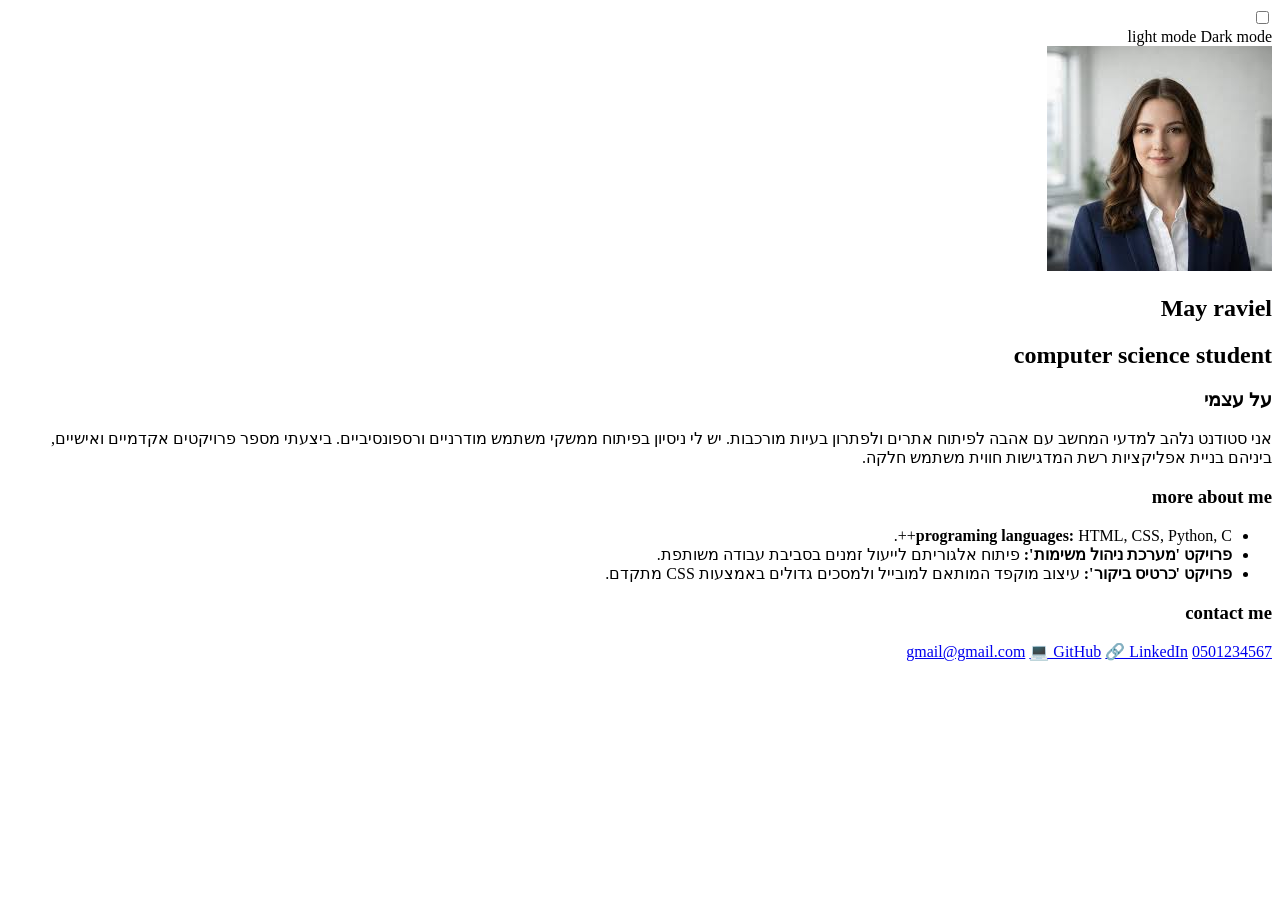
==== index.html @ f54a605f "change main name to index" ====
<!DOCTYPE html>
<html lang="he" dir="rtl">
<head>
    <meta charset="UTF-8">
    <meta name="viewport" content="width=device-width, initial-scale=1.0">
    <title>May's business card</title>
    <link rel="stylesheet" href="styles.css">
</head>
<body>
    
    <input type="checkbox" id="theme-toggle" class="theme-toggle-checkbox">

    <div class="page-wrapper">
        <header class="top-bar">
            <label for="theme-toggle" class="theme-toggle-label" title="change mode">
                <span class="light-icon">light mode</span>
                <span class="dark-icon"> Dark mode</span>
            </label>
        </header>

        <!--picture-->
        <main class="card-container">
            <section class="profile-section">
                <img src="images/image1.jpeg" alt="my profile picture">
                <h1 class="name">May raviel</h1>
                <h2 class="title">computer science student</h2>
            </section>

            <!-- about-->
            <section class="about-section">
                <h3>על עצמי</h3>
                <p>אני סטודנט נלהב למדעי המחשב עם אהבה לפיתוח אתרים ולפתרון בעיות מורכבות. יש לי ניסיון בפיתוח ממשקי משתמש מודרניים ורספונסיביים. ביצעתי מספר פרויקטים אקדמיים ואישיים, ביניהם בניית אפליקציות רשת המדגישות חווית משתמש חלקה.</p>
            </section>

            <!-- more about-->
            <section class="skills-section">
                <h3>more about me </h3>
                <ul class="skills-list">
                    <li><strong>programing languages:</strong> HTML, CSS, Python, C++.</li>
                    <li><strong>פרויקט 'מערכת ניהול משימות':</strong> פיתוח אלגוריתם לייעול זמנים בסביבת עבודה משותפת.</li>
                    <li><strong>פרויקט 'כרטיס ביקור':</strong> עיצוב מוקפד המותאם למובייל ולמסכים גדולים באמצעות CSS מתקדם.</li>
                </ul>
            </section>

            <!-- conact section-->
            <section class="contact-section">
                <h3>contact me </h3>
                <div class="contact-links">
                    <a href="tel:050-1234567" class="contact-item">0501234567</a>
                    <a href="mailto:israel@example.com" class="contact-item">gmail@gmail.com</a>
                    <a href="https://github.com/yourusername" target="_blank" class="contact-item">💻 GitHub</a>
                    <a href="https://linkedin.com/in/yourusername" target="_blank" class="contact-item">🔗 LinkedIn</a>
                </div>
            </section>
        </main>
    </div>
</body>
</html>
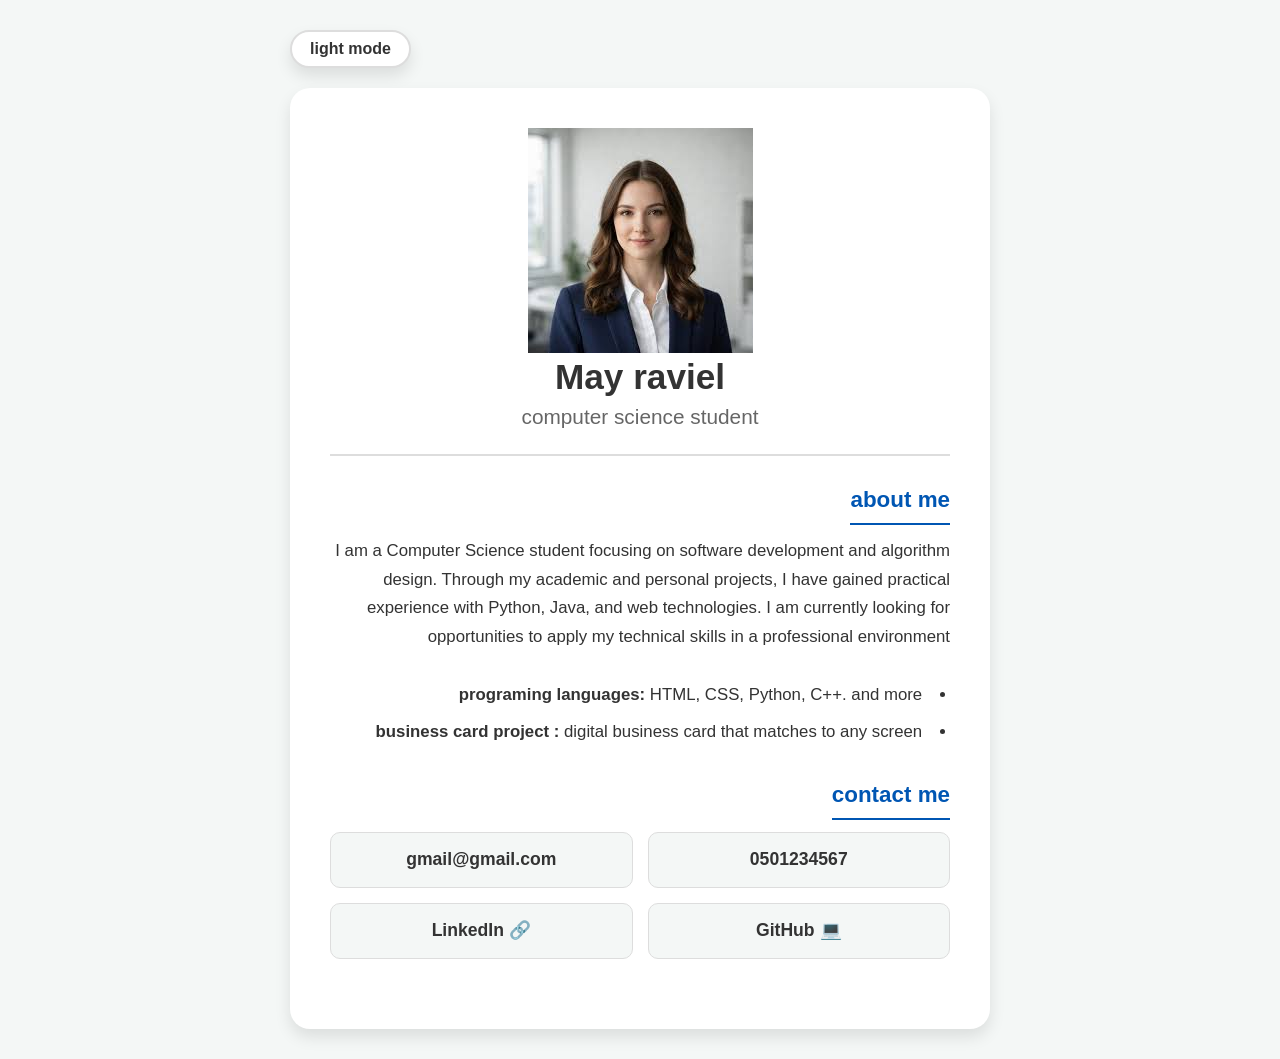
==== commit 6d5f54fc: "some rephrasing in the html file" ====
--- a/index.html
+++ b/index.html
@@ -28,17 +28,15 @@
 
             <!-- about-->
             <section class="about-section">
-                <h3>על עצמי</h3>
-                <p>אני סטודנט נלהב למדעי המחשב עם אהבה לפיתוח אתרים ולפתרון בעיות מורכבות. יש לי ניסיון בפיתוח ממשקי משתמש מודרניים ורספונסיביים. ביצעתי מספר פרויקטים אקדמיים ואישיים, ביניהם בניית אפליקציות רשת המדגישות חווית משתמש חלקה.</p>
+                <h3>about me</h3>
+                <p>I am a Computer Science student focusing on software development and algorithm design. Through my academic and personal projects, I have gained practical experience with Python, Java, and web technologies. I am currently looking for opportunities to apply my technical skills in a professional environment</p>
             </section>
 
             <!-- more about-->
             <section class="skills-section">
-                <h3>more about me </h3>
                 <ul class="skills-list">
-                    <li><strong>programing languages:</strong> HTML, CSS, Python, C++.</li>
-                    <li><strong>פרויקט 'מערכת ניהול משימות':</strong> פיתוח אלגוריתם לייעול זמנים בסביבת עבודה משותפת.</li>
-                    <li><strong>פרויקט 'כרטיס ביקור':</strong> עיצוב מוקפד המותאם למובייל ולמסכים גדולים באמצעות CSS מתקדם.</li>
+                    <li><strong>programing languages:</strong> HTML, CSS, Python, C++. and more</li>
+                    <li><strong>business card project : </strong> digital business card that matches to any screen </li>
                 </ul>
             </section>
 
--- a/styles.css
+++ b/styles.css
@@ -0,0 +1,181 @@
+* {
+    box-sizing: border-box;
+    margin: 0;
+    padding: 0;
+    font-family: 'Segoe UI', Tahoma, Geneva, Verdana, sans-serif;
+}
+
+/* --- light mode setting --- */
+:root {
+    --bg-color: #f4f7f6;
+    --card-bg: #ffffff;
+    --text-main: #333333;
+    --text-muted: #666666;
+    --primary-color: #0056b3;
+    --border-color: #dddddd;
+    --shadow: 0 8px 16px rgba(0,0,0,0.1);
+    --transition-speed: 0.4s;
+}
+
+/* --- dark mode setting--- */
+.theme-toggle-checkbox:checked ~ .page-wrapper {
+    --bg-color: #121212;
+    --card-bg: #1e1e1e;
+    --text-main: #f0f0f0;
+    --text-muted: #aaaaaa;
+    --primary-color: #66b2ff;
+    --border-color: #333333;
+    --shadow: 0 8px 16px rgba(0,0,0,0.6);
+}
+
+
+.theme-toggle-checkbox {
+    display: none;
+}
+
+.page-wrapper {
+    background-color: var(--bg-color);
+    min-height: 100vh;
+    display: flex;
+    flex-direction: column;
+    align-items: center;
+    padding: 30px 15px;
+    color: var(--text-main);
+    transition: background-color var(--transition-speed) ease, color var(--transition-speed) ease;
+}
+
+/* --- change mode button --- */
+.top-bar {
+    width: 100%;
+    max-width: 700px;
+    display: flex;
+    justify-content: flex-end;
+    margin-bottom: 20px;
+}
+
+.theme-toggle-label {
+    background-color: var(--card-bg);
+    border: 2px solid var(--border-color);
+    padding: 8px 18px;
+    border-radius: 25px;
+    cursor: pointer;
+    box-shadow: var(--shadow);
+    user-select: none;
+    font-weight: bold;
+    transition: transform 0.2s, background-color var(--transition-speed);
+}
+
+.theme-toggle-label:hover {
+    transform: scale(1.05);
+}
+
+
+.dark-icon { display: none; }
+.theme-toggle-checkbox:checked ~ .page-wrapper .light-icon { display: none; }
+.theme-toggle-checkbox:checked ~ .page-wrapper .dark-icon { display: inline; }
+
+.card-container {
+    background-color: var(--card-bg);
+    width: 100%;
+    max-width: 700px;
+    border-radius: 20px;
+    box-shadow: var(--shadow);
+    padding: 40px;
+    transition: background-color var(--transition-speed), box-shadow var(--transition-speed);
+}
+
+/* --- אזור פרופיל --- */
+.profile-section {
+    text-align: center;
+    border-bottom: 2px solid var(--border-color);
+    padding-bottom: 25px;
+    margin-bottom: 25px;
+}
+
+.profile-img {
+    width: 160px;
+    height: 160px;
+    border-radius: 50%;
+    object-fit: cover;
+    border: 5px solid var(--primary-color);
+    margin-bottom: 15px;
+    transition: border-color var(--transition-speed);
+}
+
+.name {
+    font-size: 2.2rem;
+    margin-bottom: 8px;
+}
+
+.title {
+    font-size: 1.3rem;
+    color: var(--text-muted);
+    font-weight: 500;
+}
+
+/* --- טיפוגרפיה ותוכן --- */
+h3 {
+    color: var(--primary-color);
+    margin-bottom: 12px;
+    font-size: 1.4rem;
+    border-bottom: 2px solid var(--primary-color);
+    display: inline-block;
+    padding-bottom: 4px;
+}
+
+.about-section, .skills-section, .contact-section {
+    margin-bottom: 30px;
+    line-height: 1.7;
+    font-size: 1.05rem;
+}
+
+.skills-list {
+    list-style-position: inside;
+    padding-right: 5px;
+}
+
+.skills-list li {
+    margin-bottom: 8px;
+}
+
+/* --- links and contact--- */
+.contact-links {
+    display: flex;
+    flex-direction: column;
+    gap: 15px;
+}
+
+.contact-item {
+    display: block;
+    text-decoration: none;
+    color: var(--text-main);
+    background-color: var(--bg-color);
+    padding: 12px 20px;
+    border-radius: 10px;
+    border: 1px solid var(--border-color);
+    transition: all 0.3s ease;
+    text-align: center;
+    font-weight: bold;
+    font-size: 1.1rem;
+}
+
+.contact-item:hover {
+    background-color: var(--primary-color);
+    color: #ffffff;
+    border-color: var(--primary-color);
+    transform: translateY(-2px);
+    box-shadow: 0 4px 8px rgba(0,0,0,0.2);
+}
+
+/* --- רספונסיביות (התאמה למסכים גדולים) --- */
+@media (min-width: 600px) {
+    .contact-links {
+        flex-direction: row;
+        flex-wrap: wrap;
+        justify-content: space-between;
+    }
+    
+    .contact-item {
+        flex: 1 1 45%; /* כל כפתור יתפוס קצת פחות מחצי שורה */
+    }
+}
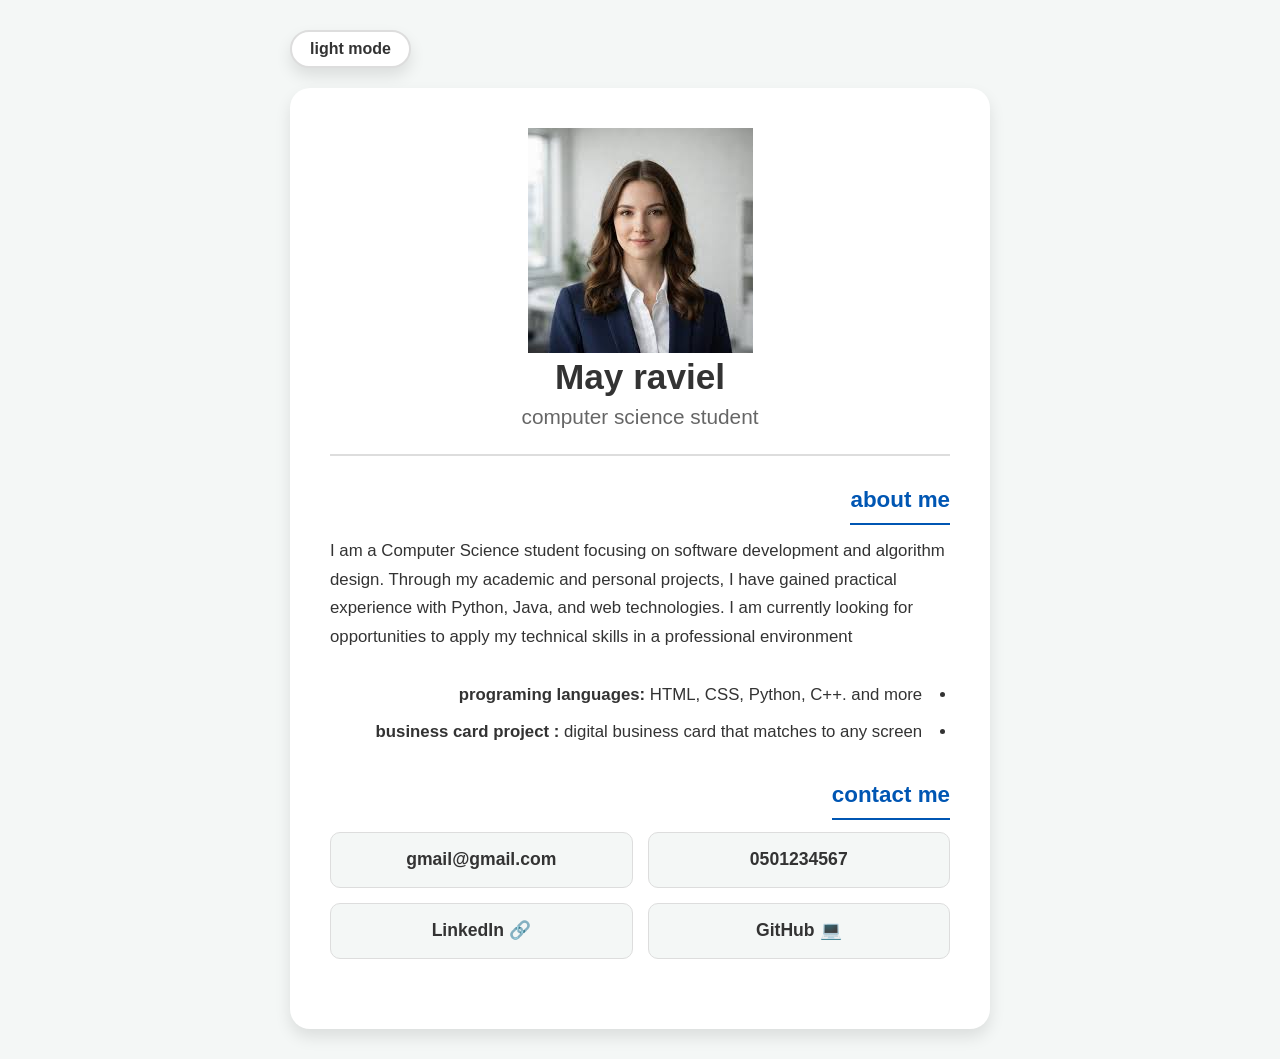
==== commit c7ed2d1e: "change direction" ====
--- a/index.html
+++ b/index.html
@@ -29,7 +29,7 @@
             <!-- about-->
             <section class="about-section">
                 <h3>about me</h3>
-                <p>I am a Computer Science student focusing on software development and algorithm design. Through my academic and personal projects, I have gained practical experience with Python, Java, and web technologies. I am currently looking for opportunities to apply my technical skills in a professional environment</p>
+                <p dir="ltr">I am a Computer Science student focusing on software development and algorithm design. Through my academic and personal projects, I have gained practical experience with Python, Java, and web technologies. I am currently looking for opportunities to apply my technical skills in a professional environment</p>
             </section>
 
             <!-- more about-->
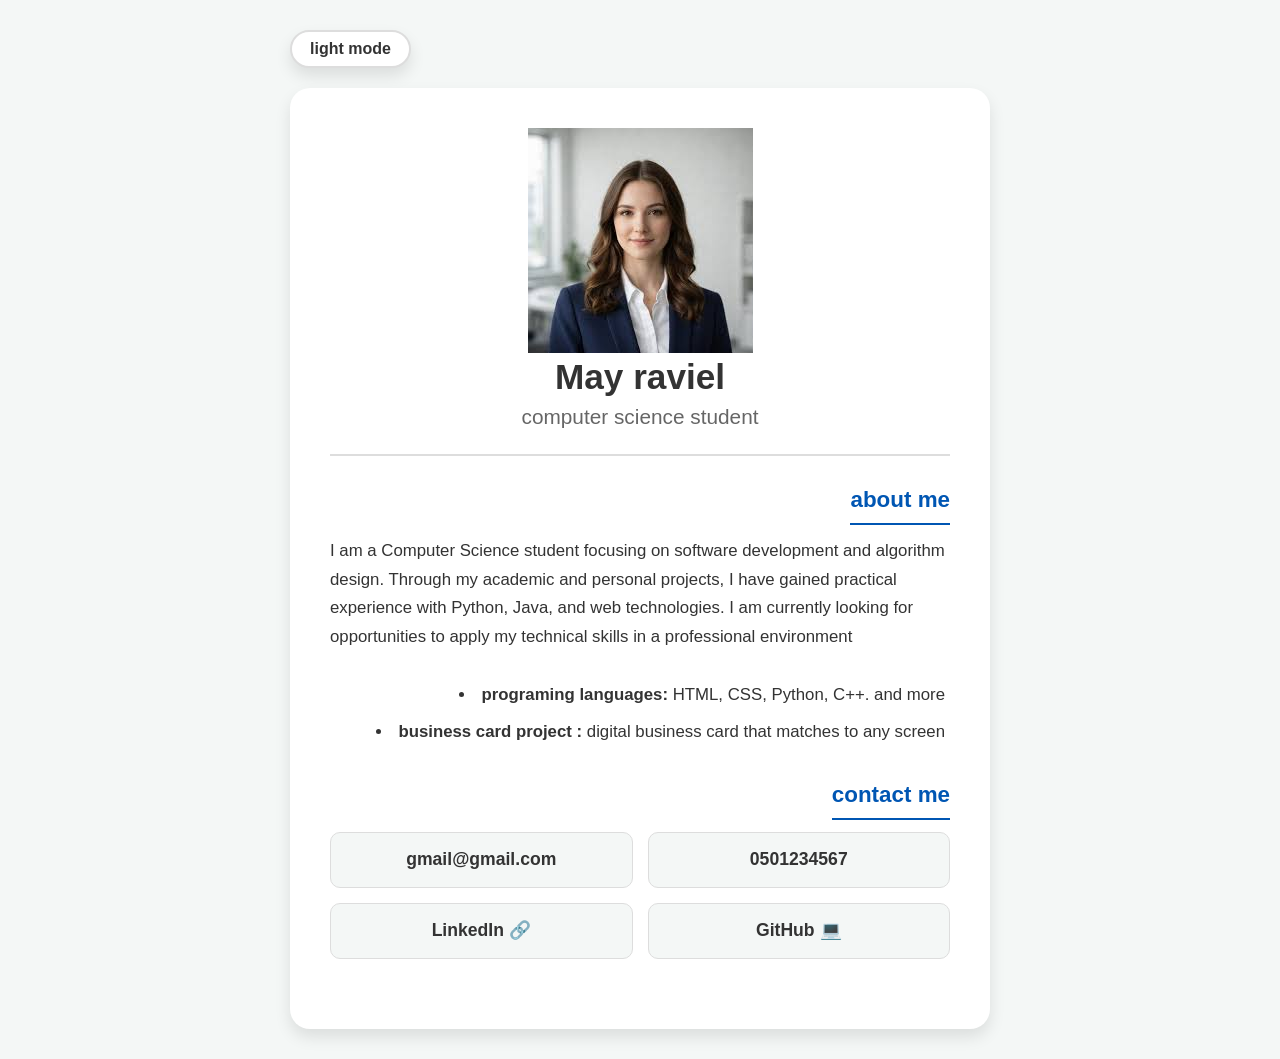
==== commit d90d6feb: "change direction2" ====
--- a/index.html
+++ b/index.html
@@ -28,15 +28,15 @@
 
             <!-- about-->
             <section class="about-section">
-                <h3>about me</h3>
+                <h3 dir="ltr">about me</h3>
                 <p dir="ltr">I am a Computer Science student focusing on software development and algorithm design. Through my academic and personal projects, I have gained practical experience with Python, Java, and web technologies. I am currently looking for opportunities to apply my technical skills in a professional environment</p>
             </section>
 
             <!-- more about-->
             <section class="skills-section">
                 <ul class="skills-list">
-                    <li><strong>programing languages:</strong> HTML, CSS, Python, C++. and more</li>
-                    <li><strong>business card project : </strong> digital business card that matches to any screen </li>
+                    <li dir="ltr"><strong>programing languages:</strong> HTML, CSS, Python, C++. and more</li>
+                    <li dir="ltr"><strong>business card project : </strong> digital business card that matches to any screen </li>
                 </ul>
             </section>
 
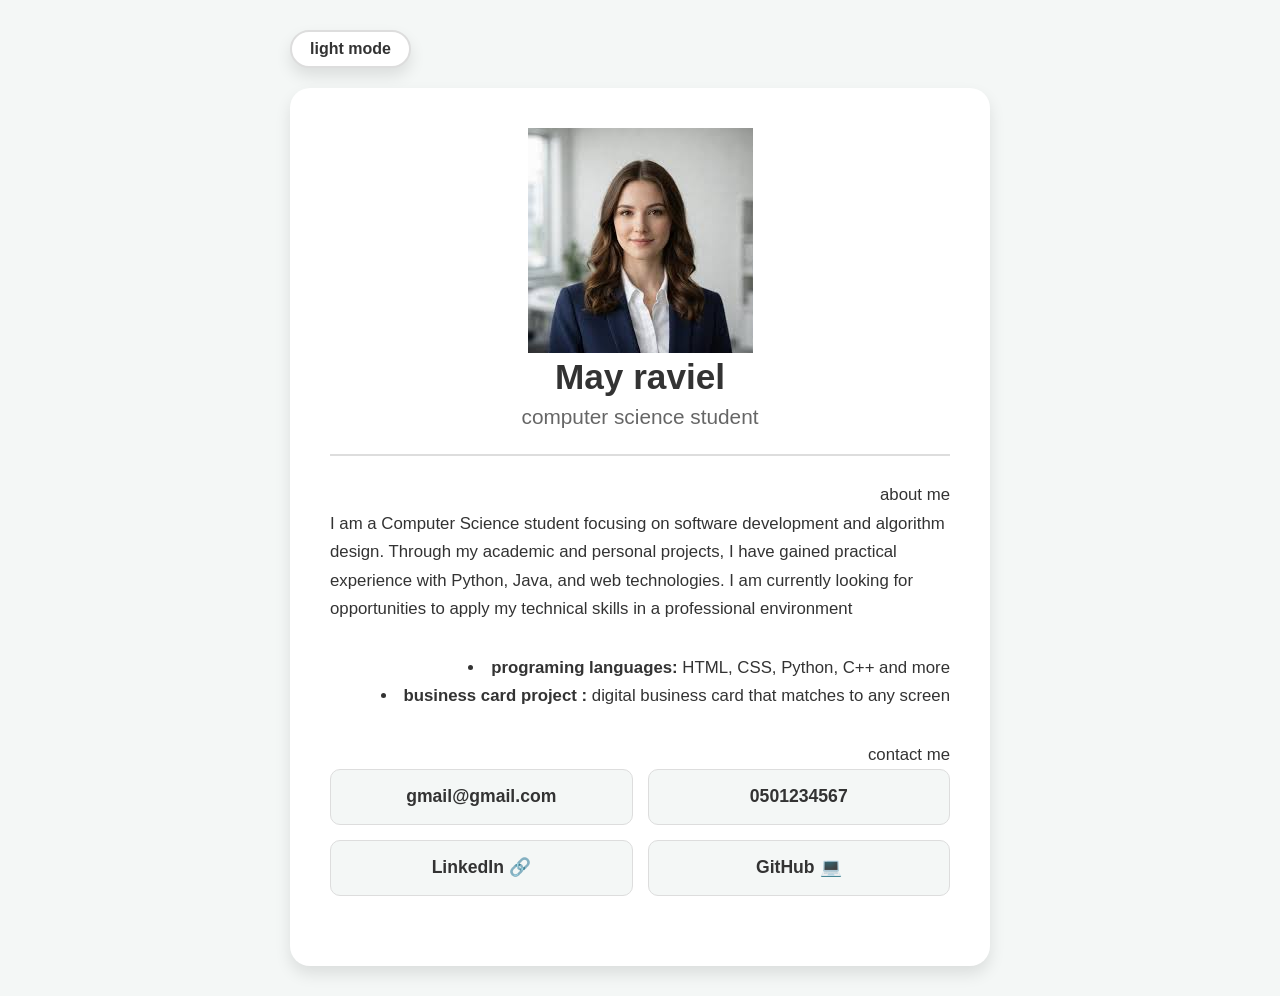
==== commit a8819ca2: "direction:" ====
--- a/index.html
+++ b/index.html
@@ -27,27 +27,27 @@
             </section>
 
             <!-- about-->
-            <section class="about-section">
+            <section class="about-section" dir="ltr>
                 <h3 dir="ltr">about me</h3>
                 <p dir="ltr">I am a Computer Science student focusing on software development and algorithm design. Through my academic and personal projects, I have gained practical experience with Python, Java, and web technologies. I am currently looking for opportunities to apply my technical skills in a professional environment</p>
             </section>
 
             <!-- more about-->
-            <section class="skills-section">
+            <section class="skills-section" dir="ltr>
                 <ul class="skills-list">
-                    <li dir="ltr"><strong>programing languages:</strong> HTML, CSS, Python, C++. and more</li>
+                    <li dir="ltr"><strong>programing languages:</strong> HTML, CSS, Python, C++ and more</li>
                     <li dir="ltr"><strong>business card project : </strong> digital business card that matches to any screen </li>
                 </ul>
             </section>
 
             <!-- conact section-->
-            <section class="contact-section">
-                <h3>contact me </h3>
+            <section class="contact-section" dir="ltr>
+                <h3 dir="ltr">contact me </h3>
                 <div class="contact-links">
                     <a href="tel:050-1234567" class="contact-item">0501234567</a>
                     <a href="mailto:israel@example.com" class="contact-item">gmail@gmail.com</a>
-                    <a href="https://github.com/yourusername" target="_blank" class="contact-item">💻 GitHub</a>
-                    <a href="https://linkedin.com/in/yourusername" target="_blank" class="contact-item">🔗 LinkedIn</a>
+                    <a href="https://github.com/" target="_blank" class="contact-item">💻 GitHub</a>
+                    <a href="https://linkedin.com/" target="_blank" class="contact-item">🔗 LinkedIn</a>
                 </div>
             </section>
         </main>
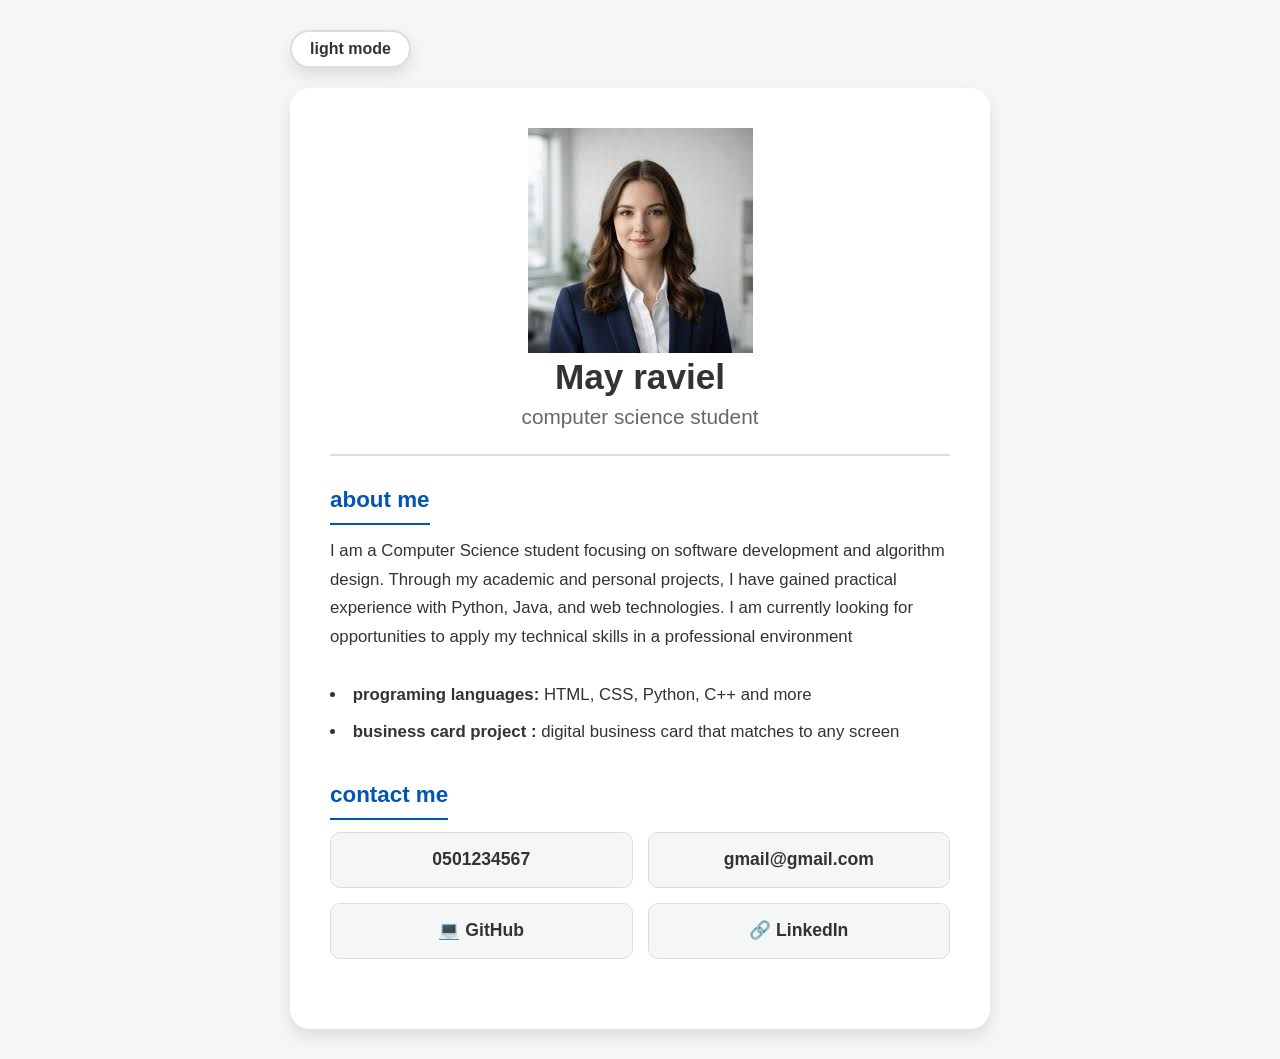
==== commit 7c075e5a: "direction" ====
--- a/index.html
+++ b/index.html
@@ -27,13 +27,13 @@
             </section>
 
             <!-- about-->
-            <section class="about-section" dir="ltr>
+            <section class="about-section" dir="ltr">
                 <h3 dir="ltr">about me</h3>
                 <p dir="ltr">I am a Computer Science student focusing on software development and algorithm design. Through my academic and personal projects, I have gained practical experience with Python, Java, and web technologies. I am currently looking for opportunities to apply my technical skills in a professional environment</p>
             </section>
 
             <!-- more about-->
-            <section class="skills-section" dir="ltr>
+            <section class="skills-section" dir="ltr">
                 <ul class="skills-list">
                     <li dir="ltr"><strong>programing languages:</strong> HTML, CSS, Python, C++ and more</li>
                     <li dir="ltr"><strong>business card project : </strong> digital business card that matches to any screen </li>
@@ -41,7 +41,7 @@
             </section>
 
             <!-- conact section-->
-            <section class="contact-section" dir="ltr>
+            <section class="contact-section" dir="ltr">
                 <h3 dir="ltr">contact me </h3>
                 <div class="contact-links">
                     <a href="tel:050-1234567" class="contact-item">0501234567</a>
